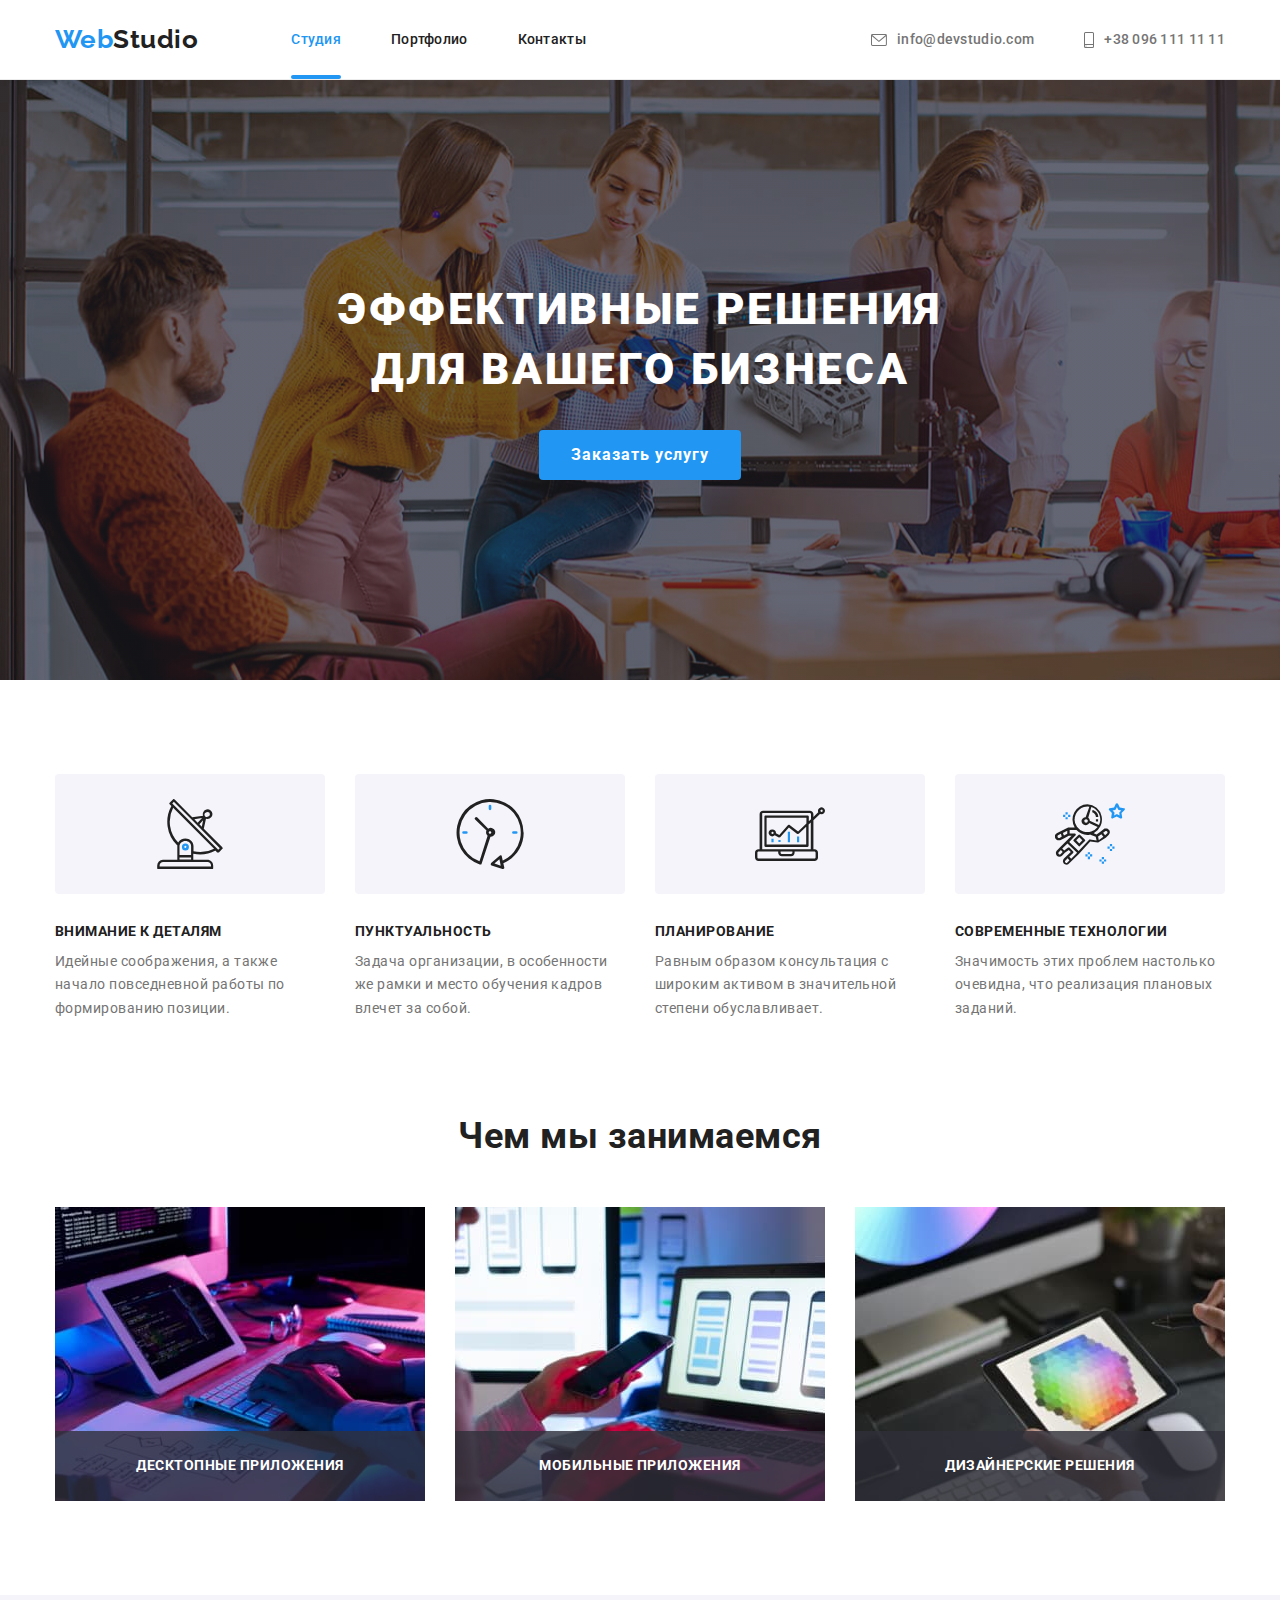
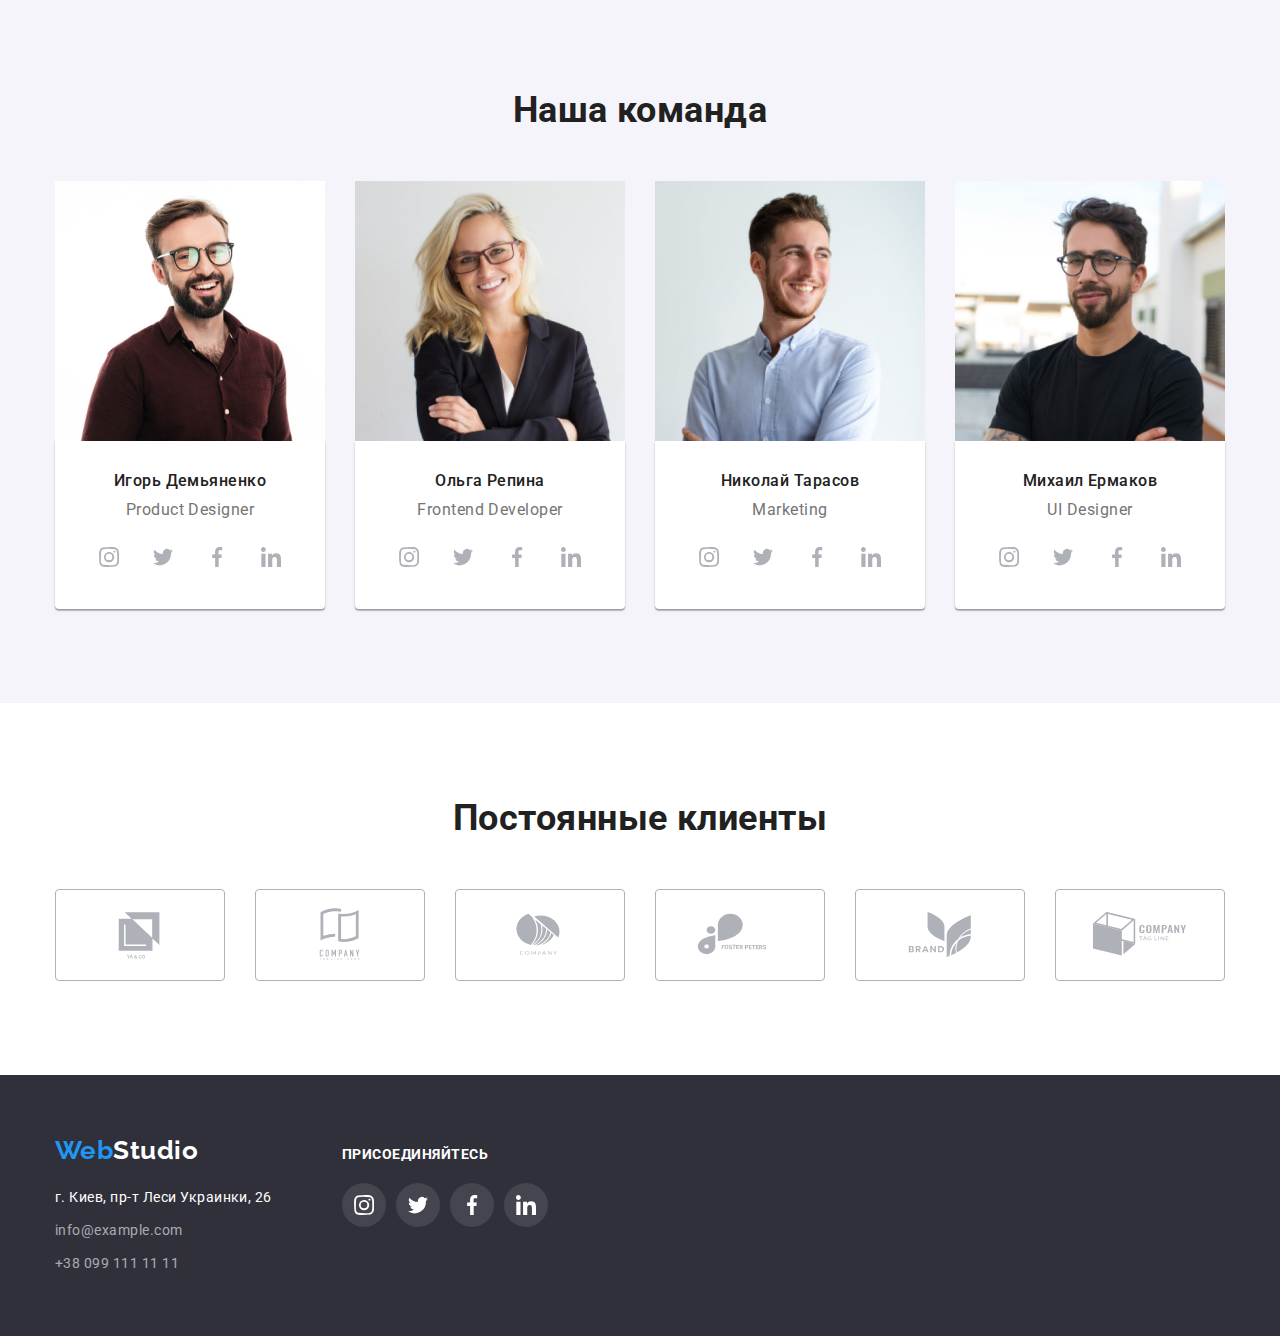
==== index.html @ 457407be "Добавляет файлы с дз5" ====
<!DOCTYPE html>
<html lang="ru">

<head>
    <meta charset="UTF-8">
    <meta http-equiv="X-UA-Compatible" content="IE=edge">
    <meta name="viewport" content="width=device-width, initial-scale=1.0">
    <title>Студия</title>
    <link
        href="https://fonts.googleapis.com/css2?family=Raleway:wght@700&family=Roboto:wght@400;500;700;900&display=swap"
        rel="stylesheet">
    <link rel="stylesheet"
        href="https://cdnjs.cloudflare.com/ajax/libs/modern-normalize/1.0.0/modern-normalize.min.css">
    <link rel="stylesheet" href="./css/styles.css">
</head>

<body>
    <header class="header">
        <div class="container page-header">
            <nav class="site-nav">
                <a href="./index.html" class="header-logo link"><span class="web">Web</span>Studio</a>
                <ul class="list nav">
                    <li>
                        <a href="" class="link current">Студия</a>
                    </li>
                    <li class="plink">
                        <a href="./portfolio.html" class="link">Портфолио</a>
                    </li>
                    <li>
                        <a href="" class="link">Контакты</a>
                    </li>
                </ul>
            </nav>
            <ul class="list auth-nav">
                <li>
                    <a href="mailto:info@devstudio.com" class="link svg-p">
                        <svg class="envelope" width="16" height="12">
                            <use href="./images/icons.svg#icon-envelope"></use>
                        </svg>
                        <p>info@devstudio.com</p>
                    </a>
                </li>
                <li>
                    <a href="tel:+380961111111" class="link tlink svg-p">
                        <svg class="smartphone" width="10" height="16">
                            <use href="./images/icons.svg#icon-smartphone"></use>
                        </svg>
                        <p class="tel">+38 096 111 11 11</p>
                    </a>
                </li>
            </ul>
        </div>
    </header>

    <main>
        <section class="hero">
            <div class="container">
                <h1 class="hero-title">Эффективные решения для вашего бизнеса</h1>
                <button type="button" class="hero-button" data-modal-open>Заказать услугу</button>
            </div>
        </section>
        <section class="quality">
            <div class="container">
                <h2 class="hidden">Качества нашей команды</h2>
                <ul class="list quality-items">
                    <li class="item">
                        <div class="box">
                            <svg class="icon-box" width="70" height="70">
                                <use href="./images/icons.svg#icon-antenna"></use>
                            </svg>
                        </div>
                        <h3 class="quality-title">Внимание к деталям</h3>
                        <p class="quality-text">Идейные соображения, а также начало повседневной работы по формированию
                            позиции.
                        </p>
                    </li>
                    <li class="item">
                        <div class="box">
                            <svg class="icon-box" width="70" height="70">
                                <use href="./images/icons.svg#icon-clock"></use>
                            </svg>
                        </div>
                        <h3 class="quality-title">Пунктуальность</h3>
                        <p class="quality-text">Задача организации, в особенности же рамки и место обучения кадров
                            влечет за
                            собой.</p>
                    </li>
                    <li class="item">
                        <div class="box">
                            <svg class="icon-box" width="70" height="70">
                                <use href="./images/icons.svg#icon-diagram"></use>
                            </svg>
                        </div>
                        <h3 class="quality-title">Планирование</h3>
                        <p class="quality-text">Равным образом консультация с широким активом в значительной степени
                            обуславливает.</p>
                    </li>
                    <li class="item">
                        <div class="box">
                            <svg class="icon-box" width="70" height="70">
                                <use href="./images/icons.svg#icon-astronaut"></use>
                            </svg>
                        </div>
                        <h3 class="quality-title">Современные технологии</h3>
                        <p class="quality-text">Значимость этих проблем настолько очевидна, что реализация плановых
                            заданий.
                        </p>
                    </li>
                </ul>
            </div>
        </section>
        <section class="work">
            <div class="container">
                <h2 class="title">Чем мы занимаемся</h2>
                <ul class="list work-items">
                    <li class="item">
                        <img src="./images/box1.jpg" alt="Рабочее место разработчика проекта" width="370" height="294">
                        <div class="item-text-bg">
                            <p class="item-text">Десктопные приложения</p>
                        </div>
                    </li>
                    <li class="item">
                        <img src="./images/box2.jpg" alt="Рабочее место проектного менеджера" width="370" height="294">
                        <div class="item-text-bg">
                            <p class="item-text">Мобильные приложения</p>
                        </div>
                    </li>
                    <li class="item">
                        <img src="./images/box3.jpg" alt="Рабочее место дизайнера" width="370" height="294">
                        <div class="item-text-bg">
                            <p class="item-text">Дизайнерские решения</p>
                        </div>
                    </li>
                </ul>
            </div>
        </section>
        <section class="team">
            <div class="container">
                <h2 class="title">Наша команда</h2>
                <ul class="list team-items">
                    <li class="item">
                        <img src="./images/img1.jpg" alt="Игорь Демьяненко" width="270" height="260">
                        <div class="sign">
                            <h3 class="team-title">Игорь Демьяненко</h3>
                            <p lang="en" class="team-text">Product Designer</p>
                            <ul class="list social-networks">
                                <li class="social">
                                    <a href="" class="social-link">
                                        <svg class="network" width="20" height="20">
                                            <use href="./images/icons.svg#icon-instagram-g"></use>
                                        </svg>
                                    </a>
                                </li>
                                <li class="social">
                                    <a href="" class="social-link">
                                        <svg class="network" width="20" height="20">
                                            <use href="./images/icons.svg#icon-twitter-g"></use>
                                        </svg>
                                    </a>
                                </li>
                                <li class="social">
                                    <a href="" class="social-link">
                                        <svg class="network" width="20" height="20">
                                            <use href="./images/icons.svg#icon-facebook-g"></use>
                                        </svg>
                                    </a>
                                </li>
                                <li class="social">
                                    <a href="" class="social-link">
                                        <svg class="network" width="20" height="20">
                                            <use href="./images/icons.svg#icon-linkedin-g"></use>
                                        </svg>
                                    </a>
                                </li>
                            </ul>
                        </div>
                    </li>
                    <li class="item">
                        <img src="./images/img2.jpg" alt="Ольга Репина" width="270" height="260">
                        <div class="sign">
                            <h3 class="team-title">Ольга Репина</h3>
                            <p lang="en" class="team-text">Frontend Developer</p>
                            <ul class="list social-networks">
                                <li class="social">
                                    <a href="" class="social-link">
                                        <svg class="network" width="20" height="20">
                                            <use href="./images/icons.svg#icon-instagram-g"></use>
                                        </svg>
                                    </a>
                                </li>
                                <li class="social">
                                    <a href="" class="social-link">
                                        <svg class="network" width="20" height="20">
                                            <use href="./images/icons.svg#icon-twitter-g"></use>
                                        </svg>
                                    </a>
                                </li>
                                <li class="social">
                                    <a href="" class="social-link">
                                        <svg class="network" width="20" height="20">
                                            <use href="./images/icons.svg#icon-facebook-g"></use>
                                        </svg>
                                    </a>
                                </li>
                                <li class="social">
                                    <a href="" class="social-link">
                                        <svg class="network" width="20" height="20">
                                            <use href="./images/icons.svg#icon-linkedin-g"></use>
                                        </svg>
                                    </a>
                                </li>
                            </ul>
                        </div>
                    </li>
                    <li class="item">
                        <img src="./images/img3.jpg" alt="Николай Тарасов" width="270" height="260">
                        <div class="sign">
                            <h3 class="team-title">Николай Тарасов</h3>
                            <p lang="en" class="team-text">Marketing</p>
                            <ul class="list social-networks">
                                <li class="social">
                                    <a href="" class="social-link">
                                        <svg class="network" width="20" height="20">
                                            <use href="./images/icons.svg#icon-instagram-g"></use>
                                        </svg>
                                    </a>
                                </li>
                                <li class="social">
                                    <a href="" class="social-link">
                                        <svg class="network" width="20" height="20">
                                            <use href="./images/icons.svg#icon-twitter-g"></use>
                                        </svg>
                                    </a>
                                </li>
                                <li class="social">
                                    <a href="" class="social-link">
                                        <svg class="network" width="20" height="20">
                                            <use href="./images/icons.svg#icon-facebook-g"></use>
                                        </svg>
                                    </a>
                                </li>
                                <li class="social">
                                    <a href="" class="social-link">
                                        <svg class="network" width="20" height="20">
                                            <use href="./images/icons.svg#icon-linkedin-g"></use>
                                        </svg>
                                    </a>
                                </li>
                            </ul>
                        </div>
                    </li>
                    <li class="item">
                        <img src="./images/img4.jpg" alt="Михаил Ермаков" width="270" height="260">
                        <div class="sign">
                            <h3 class="team-title">Михаил Ермаков</h3>
                            <p lang="en" class="team-text">UI Designer</p>
                            <ul class="list social-networks">
                                <li class="social">
                                    <a href="" class="social-link">
                                        <svg class="network" width="20" height="20">
                                            <use href="./images/icons.svg#icon-instagram-g"></use>
                                        </svg>
                                    </a>
                                </li>
                                <li class="social">
                                    <a href="" class="social-link">
                                        <svg class="network" width="20" height="20">
                                            <use href="./images/icons.svg#icon-twitter-g"></use>
                                        </svg>
                                    </a>
                                </li>
                                <li class="social">
                                    <a href="" class="social-link">
                                        <svg class="network" width="20" height="20">
                                            <use href="./images/icons.svg#icon-facebook-g"></use>
                                        </svg>
                                    </a>
                                </li>
                                <li class="social">
                                    <a href="" class="social-link">
                                        <svg class="network" width="20" height="20">
                                            <use href="./images/icons.svg#icon-linkedin-g"></use>
                                        </svg>
                                    </a>
                                </li>
                            </ul>
                        </div>
                    </li>
                </ul>
            </div>
        </section>
        <section class="clients">
            <div class="container">
                <h2 class="title">Постоянные клиенты</h2>
                <ul class="list company">
                    <li class="company-logo">
                        <a href="" class="company-link">
                            <svg class="company-item" width="106" height="60">
                                <use href="./images/icons.svg#icon-yaco"></use>
                            </svg>
                        </a>
                    </li>

                    <li class="company-logo">
                        <a href="" class="company-link">
                            <svg class="company-item" width="106" height="60">
                                <use href="./images/icons.svg#icon-tagline-here"></use>
                            </svg>
                        </a>
                    </li>

                    <li class="company-logo">
                        <a href="" class="company-link">
                            <svg class="company-item" width="106" height="60">
                                <use href="./images/icons.svg#icon-company"></use>
                            </svg>
                        </a>
                    </li>

                    <li class="company-logo">
                        <a href="" class="company-link">
                            <svg class="company-item" width="106" height="60">
                                <use href="./images/icons.svg#icon-foster-peters"></use>
                            </svg>
                        </a>
                    </li>

                    <li class="company-logo">
                        <a href="" class="company-link">
                            <svg class="company-item" width="106" height="60">
                                <use href="./images/icons.svg#icon-brand"></use>
                            </svg>
                        </a>
                    </li>

                    <li class="company-logo">
                        <a href="" class="company-link">
                            <svg class="company-item" width="106" height="60">
                                <use href="./images/icons.svg#icon-tag-line"></use>
                            </svg>
                        </a>
                    </li>
                </ul>
            </div>
        </section>
    </main>

    <footer class="footer">
        <div class="container page-footer">
            <div class="footer-item">
                <a href="./index.html" class="footer-logo link"><span class="web">Web</span>Studio</a>
                <address class="address">
                    г. Киев, пр-т Леси Украинки, 26 <br />
                    <a href="mailto:info@example.com" class="footer-link link">info@example.com</a><br />
                    <a href="tel:+380991111111" class="footer-link link">+38 099 111 11 11</a>
                </address>
            </div>
        
            <div class="footer-item second">
                <h3 class="footer-title">Присоединяйтесь</h3>
                <ul class="list footer-networks">
                    <li class="footer-social">
                        <a href="" class="footer-social-link">
                            <svg class="footer-network" width="20" height="20">
                                <use href="./images/icons.svg#icon-instagram-g"></use>
                            </svg>
                        </a>
                    </li>
                    <li class="footer-social">
                        <a href="" class="footer-social-link">
                            <svg class="footer-network" width="20" height="20">
                                <use href="./images/icons.svg#icon-twitter-g"></use>
                            </svg>
                        </a>
                    </li>
                    <li class="footer-social">
                        <a href="" class="footer-social-link">
                            <svg class="footer-network" width="20" height="20">
                                <use href="./images/icons.svg#icon-facebook-g"></use>
                            </svg>
                        </a>
                    </li>
                    <li class="footer-social">
                        <a href="" class="footer-social-link">
                            <svg class="footer-network" width="20" height="20">
                                <use href="./images/icons.svg#icon-linkedin-g"></use>
                            </svg>
                        </a>
                    </li>
                </ul>
            </div>
        </div>
    </footer>

    <div class="backdrop is-hidden" data-modal>
        <div class="modal">
            <button type="button" class="close-modal" data-modal-close>
                <svg width="11" height="11">
                    <use href="./images/icons.svg#icon-close-modal"></use>
                </svg>
            </button>
        </div>
    </div>
    <script src="./js/modal.js"></script>
</body>

</html>
---- css/styles.css ----
:root {
  --primary-text-color: #212121;
  --secondary-text-color: #757575;
  --accent-text-color: #2196f3;
  --white-text-color: #ffffff;
  --logo-text-color: #000000;
  --white06-text-color: rgba(255, 255, 255, 0.6);
  --bgc-hero-footer: #2f303a;
  --card-gap: 30px;
}

body {
  background-color: var(--white-text-color);
  color: var(--secondary-text-color);

  font-family: Roboto, sans-serif;
  letter-spacing: 0.03em;
}

.list {
  list-style: none;
  margin: 0;
  padding: 0;
}

.link {
  text-decoration: none;
}

.hidden {
  display: none;
}

.container {
  margin-left: auto;
  margin-right: auto;
  padding-left: 15px;
  padding-right: 15px;
  width: 1200px;
}

/* ---------------Header--------------- */
/* ---------------Logo--------------- */
.header{
  padding-top: 24px;
  padding-bottom: 24px;
  height: 80px;
  display: flex;
  align-items: center;

  border-bottom: 1px solid #ECECEC;
}

.header-logo {
  margin-right: 93px;

  color: var(--logo-text-color);

  font-family: Raleway, sans-serif;
  font-style: normal;
  font-weight: 700;
  font-size: 26px;
  line-height: 1.2;
}

.web {
  color: var(--accent-text-color);
}

/* ---------------Site-nav--------------- */
.site-nav .link {
  color: var(--primary-text-color);

  transition: color 250ms cubic-bezier(0.4, 0, 0.2, 1);
}

.site-nav .link.current {
  position: relative;
  padding-bottom: 32px;

  color: var(--accent-text-color);
}

.site-nav .link.current::after {
  position: absolute;
  content: "";
  width: 100%;
  height: 4px;
  bottom: 0px;

  display: block;
  
  background-color: var(--accent-text-color);
  border-radius: 2px;
}

.site-nav .link:hover,
.site-nav .link:focus,
.auth-nav .link:hover,
.auth-nav .link:focus {
  color: var(--accent-text-color);
}

.nav {
  display: flex;
}

.plink {
  margin-right: 50px;
  margin-left: 50px;
}

.site-nav {
  display: flex;
  align-items: center;
}

.page-header {
  display: flex;
  justify-content: space-between;
  align-items: center;
}

/* ---------------Auth-nav--------------- */
.auth-nav {
  display: flex;
  justify-content: center;
  align-items: center;
}

.tlink {
  margin-left: 50px;
}

.auth-nav .link {
  color: inherit;

  transition: color 250ms cubic-bezier(0.4, 0, 0.2, 1);
}

.nav,
.auth-nav {
  font-style: normal;
  font-weight: 500;
  font-size: 14px;
  line-height: 1.14;
  letter-spacing: 0.02em;
}

.svg-p {
  display: flex;
  justify-content: center;
  align-items: center;
}

.mail,
.tel {
  margin: 0;
}

.envelope {
  margin-right: 10px;

  fill: var(--secondary-text-color);

  transition: fill 250ms cubic-bezier(0.4, 0, 0.2, 1);
}

.svg-p:hover .envelope,
.svg-p:focus .envelope{
  fill: var(--accent-text-color);
}

.smartphone {
  margin-right: 10px;

  fill: var(--secondary-text-color);

  transition: fill 250ms cubic-bezier(0.4, 0, 0.2, 1);
}

.svg-p:hover .smartphone,
.svg-p:focus .smartphone {
  fill: var(--accent-text-color);
}


/* ---------------Hero--------------- */
.hero {
  margin: 0 auto;
  padding-top: 200px;
  padding-bottom: 200px;
  max-width: 1600px;

  background-image: linear-gradient(to right, 
                    rgba(47, 48, 58, 0.4), 
                    rgba(47, 48, 58, 0.4)),
                    url('../images/hero.svg')
  
}

.hero-title {
  margin: 0 auto 30px auto;
  width: 696px;

  color: var(--white-text-color);

  text-align: center;
  font-style: normal;
  font-weight: 900;
  font-size: 44px;
  line-height: 1.36;
  text-align: center;
  letter-spacing: 0.06em;
  text-transform: uppercase;
}

.hero-button {
  margin: 0 auto;
  padding: 10px 32px;
  border-radius: 4px;
  border: 0;

  color: var(--white-text-color);
  background-color: var(--accent-text-color);

  cursor: pointer;

  font-family: Roboto, sans-serif;
  font-style: normal;
  font-weight: 700;
  font-size: 16px;
  line-height: 1.87;
  display: flex;
  align-items: center;
  text-align: center;
  letter-spacing: 0.06em;
}

/* ---------------Quality--------------- */

.quality-title {
  margin-top: 0;
  margin-bottom: 10px;

  color: var(--primary-text-color);

  font-style: normal;
  font-weight: 700;
  font-size: 14px;
  line-height: 1.14;
  text-transform: uppercase;
}

.quality-text {
  margin-top: 0;
  margin-bottom: 0;

  font-size: 14px;
  line-height: 1.7;
}

.quality {
  padding-top: 94px;
  padding-bottom: 94px;
}

.quality-items {
  display: flex;
}

.quality-items > .item{
  width: 270px;
}

.quality-items .item + .item {
  margin-left: 30px;
}

.box{
  display: flex;
  justify-content: center;
  align-items: center;
  margin-bottom: 30px;
  width: 270px;
  height: 120px;

  background-color: #F5F4FA;
  border-radius: 4px;
}

/* ---------------Work--------------- */
.title {
  margin-top: 0;
  margin-bottom: 50px;

  color: var(--primary-text-color);

  font-style: normal;
  font-weight: 700;
  font-size: 36px;
  line-height: 1.17;
  text-align: center;
}

.work{
  padding-bottom: 94px;
}

.work-items {
  display: flex;
}

.work-items .item+.item {
  margin-left: 30px;
}

.item{
  position: relative;
}

.item-text{
  margin: 0;
  padding-top: 27px;
  padding-bottom: 27px;

  color: #FFFFFF;

  font-style: normal;
  font-weight: 700;
  font-size: 14px;
  line-height: 1.14;
  text-align: center;
  text-transform: uppercase;
}

.item-text-bg{
  position: absolute;
  left: 0;
  bottom: 0;
  width: 100%;
  height: 70px;

  background-color: rgba(47, 48, 58, 0.8);
}

/* ---------------Team--------------- */
.team {
  padding-top: 94px;
  padding-bottom: 94px;

  background-color: #F5F4FA;
}

.sign{
  padding-top: 30px;
  padding-bottom: 30px;

  background-color: #fff;
  border-radius: 0px 0px 4px 4px;
  box-shadow: 0px 1px 3px rgba(0, 0, 0, 0.12),
              0px 1px 1px rgba(0, 0, 0, 0.14),
              0px 2px 1px rgba(0, 0, 0, 0.2);
}

.team-title {
  margin-top: 0;
  margin-bottom: 10px;

  color: var(--primary-text-color);

  font-style: normal;
  font-weight: 500;
  font-size: 16px;
  line-height: 1.19;
  text-align: center;
}

.team-text {
  margin-top: 0;
  margin-bottom: 0px;

  font-size: 16px;
  line-height: 1.19;
  text-align: center;
}

.team-items {
  display: flex;
}

.team-items .item + .item {
  margin-left: 30px;
}


.social-networks{
  display: flex;
  justify-content: center;
  align-items: center;
  margin-left: auto;
  margin-right: auto;
  margin-top: 16px;
}

.social-link{
  display: flex;
  justify-content: center;
  align-items: center;
  width: 44px;
  height: 44px;

  background-color: var(--white-text-color);
  border-radius: 50%;

  transition: background-color 250ms cubic-bezier(0.4, 0, 0.2, 1);
}

.network{
  margin: 12px;

  fill: #AFB1B8;

  transition: fill 250ms cubic-bezier(0.4, 0, 0.2, 1);
}

.social-link:hover,
.social-link:focus{
background-color: var(--accent-text-color);
}

.social-link:hover .network,
.social-link:focus .network {
  fill: #fff;
}

.social-networks > .social:not(:first-child) {
  margin-left: 10px;
}

/* ---------------Clients--------------- */
.clients{
  padding-top: 94px;
  padding-bottom: 94px;
}
.company{
  display: flex;
  margin-right: calc(-1 * var(--card-gap)); 
}

.company .company-link{
  display: flex;
  justify-content: center;
  align-items: center;
  width: 170px;
  height: 92px;
  flex-basis: calc(100% / 6 - var(--card-gap));
  margin-right: var(--card-gap);

  border: 1px solid #AFB1B8;
  border-radius: 4px;

  transition: border 250ms cubic-bezier(0.4, 0, 0.2, 1);
}

.company-item{
  fill: #afb1b8;

  transition: fill 250ms cubic-bezier(0.4, 0, 0.2, 1);
}

.company-link:hover,
.company-link:focus {
  border: 1px solid #2196F3;
}

.company-link:hover .company-item,
.company-link:focus .company-item {
  fill: var(--accent-text-color);
}

/* ---------------Footer--------------- */
.footer {
  padding-top: 60px;
  padding-bottom: 60px;

  background-color: var(--bgc-hero-footer);
}

.footer-logo:hover,
.footer-logo:focus {
  color: var(--accent-text-color);
}

.address {

  color: var(--white-text-color);

  font-style: normal;
  font-weight: 400;
  font-size: 14px;
  line-height: 1.7;
}

.footer-logo {
  display: inline-block;
  margin-bottom: 20px;

  color: var(--white-text-color);

  font-family: Raleway, sans-serif;
  font-style: normal;
  font-weight: 700;
  font-size: 26px;
  line-height: 1.2;

  transition: color 250ms cubic-bezier(0.4, 0, 0.2, 1);
}

.footer-link {
  display: inline-block;
  margin-top: 9px;
  margin-bottom: 0;

  transition: color 250ms cubic-bezier(0.4, 0, 0.2, 1);
}

.address .footer-link {
  color: var(--white06-text-color);
}

.footer-link:hover,
.footer-link:focus {
  color: var(--accent-text-color);
}
.page-footer{
  display: flex;

}

.second{
  padding-top: 12px;
  padding-bottom: 40px;
}

.footer-title{
  margin: 0;
  margin-bottom: 20px;

  color: #FFFFFF;

  font-style: normal;
  font-weight: 700;
  font-size: 14px;
  line-height: 1.14;
  text-transform: uppercase;
}

.footer-item + .footer-item{
  margin-left: 70px;
}

.footer-networks{
  display: flex;
  justify-content: center;
  align-items: center;
  margin-left: auto;
  margin-right: auto;
}

.footer-social + .footer-social{
  margin-left: 10px;
}

.footer-social-link{
  display: flex;
  justify-content: center;
  align-items: center;
  width: 44px;
  height: 44px;

  background-color: rgba(255, 255, 255, 0.1);
  border-radius: 50%;

  transition: background-color 250ms cubic-bezier(0.4, 0, 0.2, 1);
}

.footer-social-link:hover,
.footer-social-link:focus{
  background-color: var(--accent-text-color);
}

.footer-network{
  fill: var(--white-text-color);
}


/* ---------------Projects--------------- */
.projects{
  padding-top: 94px;
  padding-bottom: 94px;
}

.projects-title {
  margin-top: 0;
  margin-bottom: 4px;
  padding-left: 24px;
  padding-right: 24px;

  color: var(--primary-text-color);

  font-style: normal;
  font-weight: 700;
  font-size: 18px;
  line-height: 2;
  letter-spacing: 0.06em;
}

.projects-items{
  display: flex;
  justify-content: center;
  margin-bottom: 50px;
}

.projects-button:hover,
.projects-button:focus {
  background-color: var(--accent-text-color);
  color: var(--white-text-color);
  box-shadow: 0px 3px 1px rgba(0, 0, 0, 0.1),
  0px 1px 2px rgba(0, 0, 0, 0.08),
  0px 2px 2px rgba(0, 0, 0, 0.12);
}

.projects-button {
  padding: 6px 22px;

  border-radius: 4px;
  border: 0;

  cursor: pointer;

  color: var(--primary-text-color);
  background-color: #F5F4FA;

  font-family: Roboto, sans-serif;
  font-style: normal;
  font-weight: 500;
  font-size: 16px;
  line-height: 1.6;
  text-align: center;

  transition: background-color 250ms cubic-bezier(0.4, 0, 0.2, 1),
              color 250ms cubic-bezier(0.4, 0, 0.2, 1),
              box-shadow 250ms cubic-bezier(0.4, 0, 0.2, 1);
}

.projects-items > .item:not(:first-child) {
  margin-left: 8px;
}

.projects-text {
  margin: 0;
  padding-left: 24px;
  padding-right: 24px;

  font-size: 16px;
  line-height: 1.87;
}

.projects-cards{
  display: flex;
  flex-wrap: wrap;
  margin: 0;
  padding: 0;

  margin-right: calc(-1 * var(--card-gap));
  margin-bottom: calc(-1 * var(--card-gap));
}

.projects-cards .card{
  flex-basis: calc(100% / 3 - var(--card-gap));
  margin-right: var(--card-gap);
  margin-bottom: var(--card-gap);
}

.card-border{
  padding-top: 20px;
  padding-bottom: 20px;
  
  border: 1px solid #EEEEEE;
  border-top: none;
}

.card{
  transition: box-shadow 250ms cubic-bezier(0.4, 0, 0.2, 1);
}

.card:hover,
.card:focus{
  box-shadow: 0px 1px 1px rgba(0, 0, 0, 0.12),
  0px 4px 4px rgba(0, 0, 0, 0.06),
  1px 4px 6px rgba(0, 0, 0, 0.16);
}

img {
  display: block;
  min-width: 100%;
}

/* ---------------Overlay--------------- */
.card:hover .overlay-text{
  transform: translateY(0);
}

.overlay{
  position: relative;
  overflow: hidden;
}

.overlay-text{
  position: absolute;
  padding: 63px 24px;
  margin: 0;
  width: 100%;
  height: 100%;
  top: 0;
  left: 0;
  transform: translateY(100%);
  transition: transform 250ms cubic-bezier(0.4, 0, 0.2, 1);

  background-color: rgba(33, 150, 243, 0.9);
  color: #FFFFFF;

  font-style: normal;
  font-weight: 400;
  font-size: 18px;
  line-height: 1.56;
}

/* ---------------Backdrop--------------- */
.backdrop {
  position: fixed;
  top: 0;
  left: 0;
  width: 100%;
  height: 1024px;

  background-color: rgba(0, 0, 0, 0.2);

  transition: opacity 250ms cubic-bezier(0.4, 0, 0.2, 1),
              visibility 250ms cubic-bezier(0.4, 0, 0.2, 1);
}

.backdrop.is-hidden{
  opacity: 0;
  visibility: hidden;
  pointer-events: none;
}

.backdrop.is-hidden .modal{
  transform: scale(2);
}

.modal {
  position: absolute;
  top: 221px;
  left: 495px;
  transform: scale(1);
  transition: transform 250ms cubic-bezier(0.4, 0, 0.2, 1);
  
  width: 528px;
  min-height: 581px;


  background-color: #fff;
  box-shadow: 0px 1px 3px rgba(0, 0, 0, 0.12),
    0px 1px 1px rgba(0, 0, 0, 0.14),
    0px 2px 1px rgba(0, 0, 0, 0.2);
  border-radius: 4px;
}

.close-modal{
  position: absolute;
  top: 8px;
  right: 8px;

  display: flex;
  justify-content: center;
  align-items: center;
  width: 30px;
  height: 30px;

  background-color: #fff;
  border: 1px solid rgba(0, 0, 0, 0.1);
  border-radius: 50%;

  cursor: pointer;
}
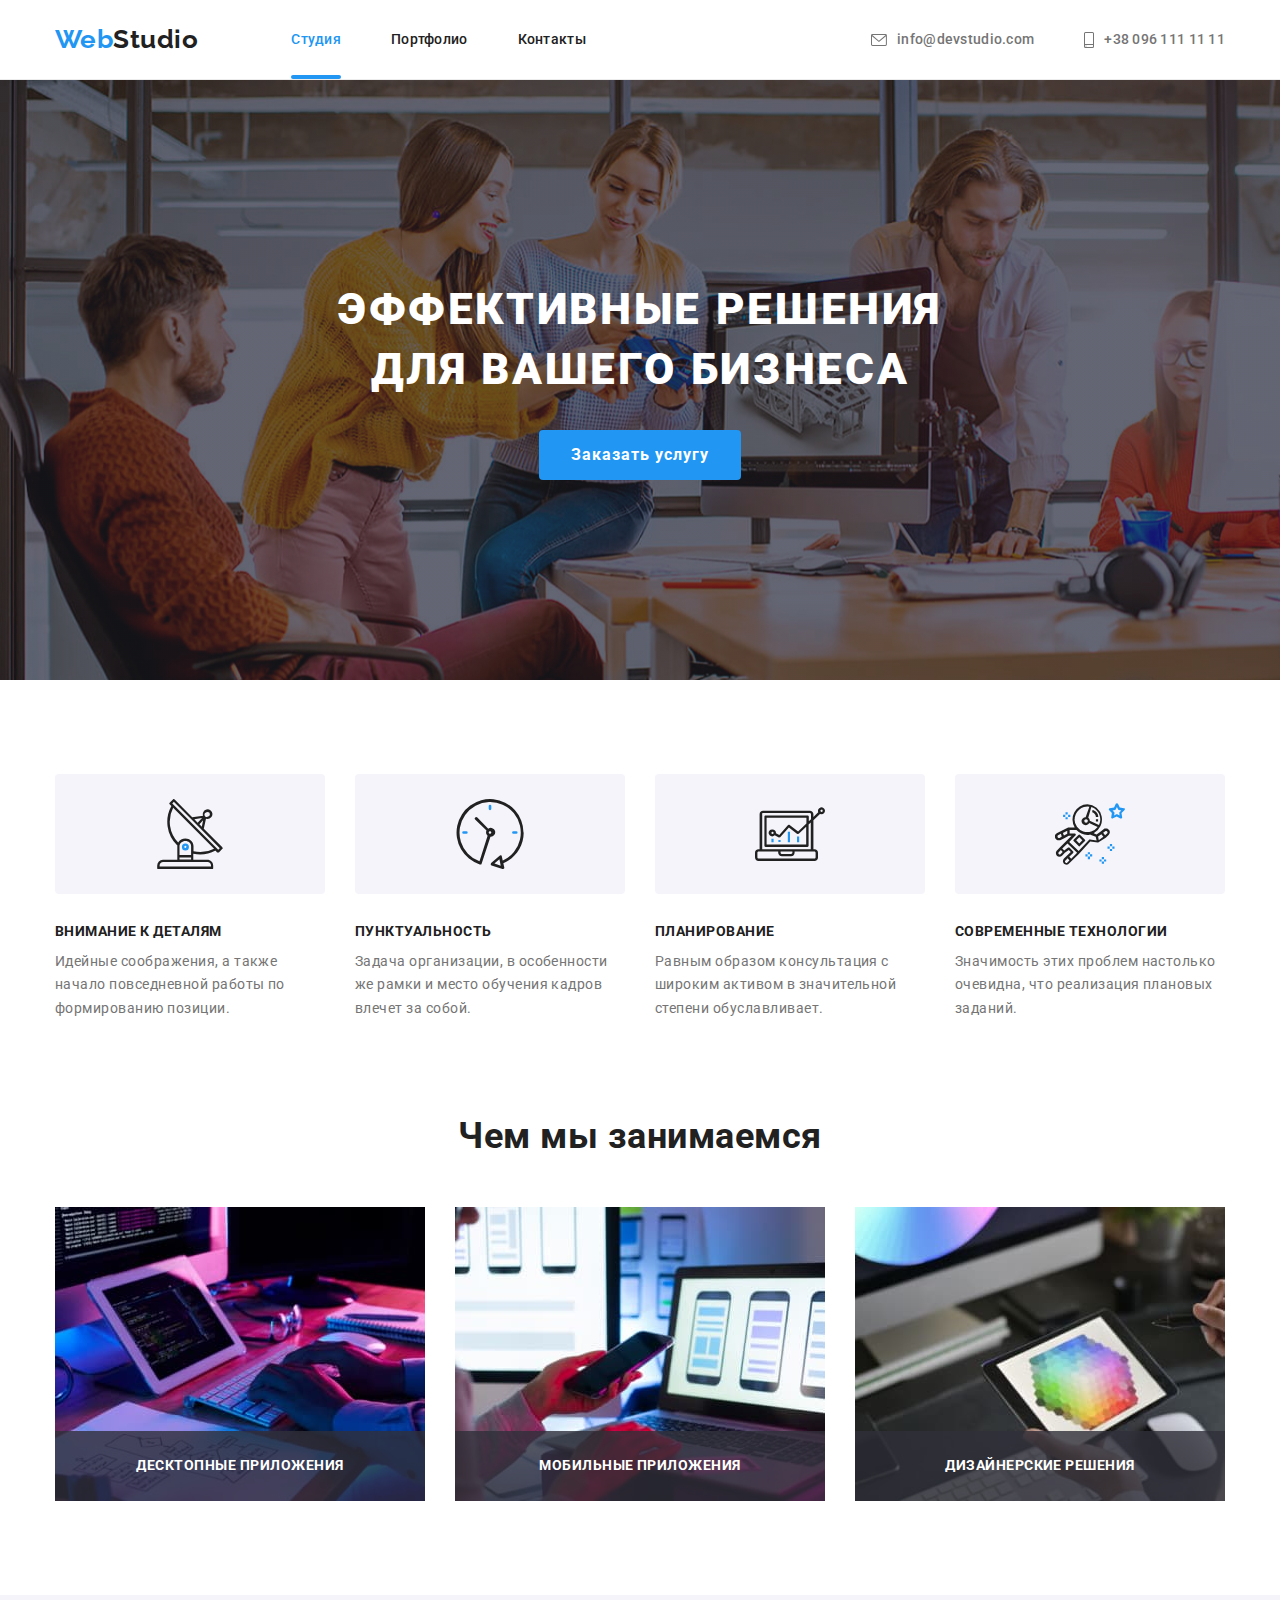
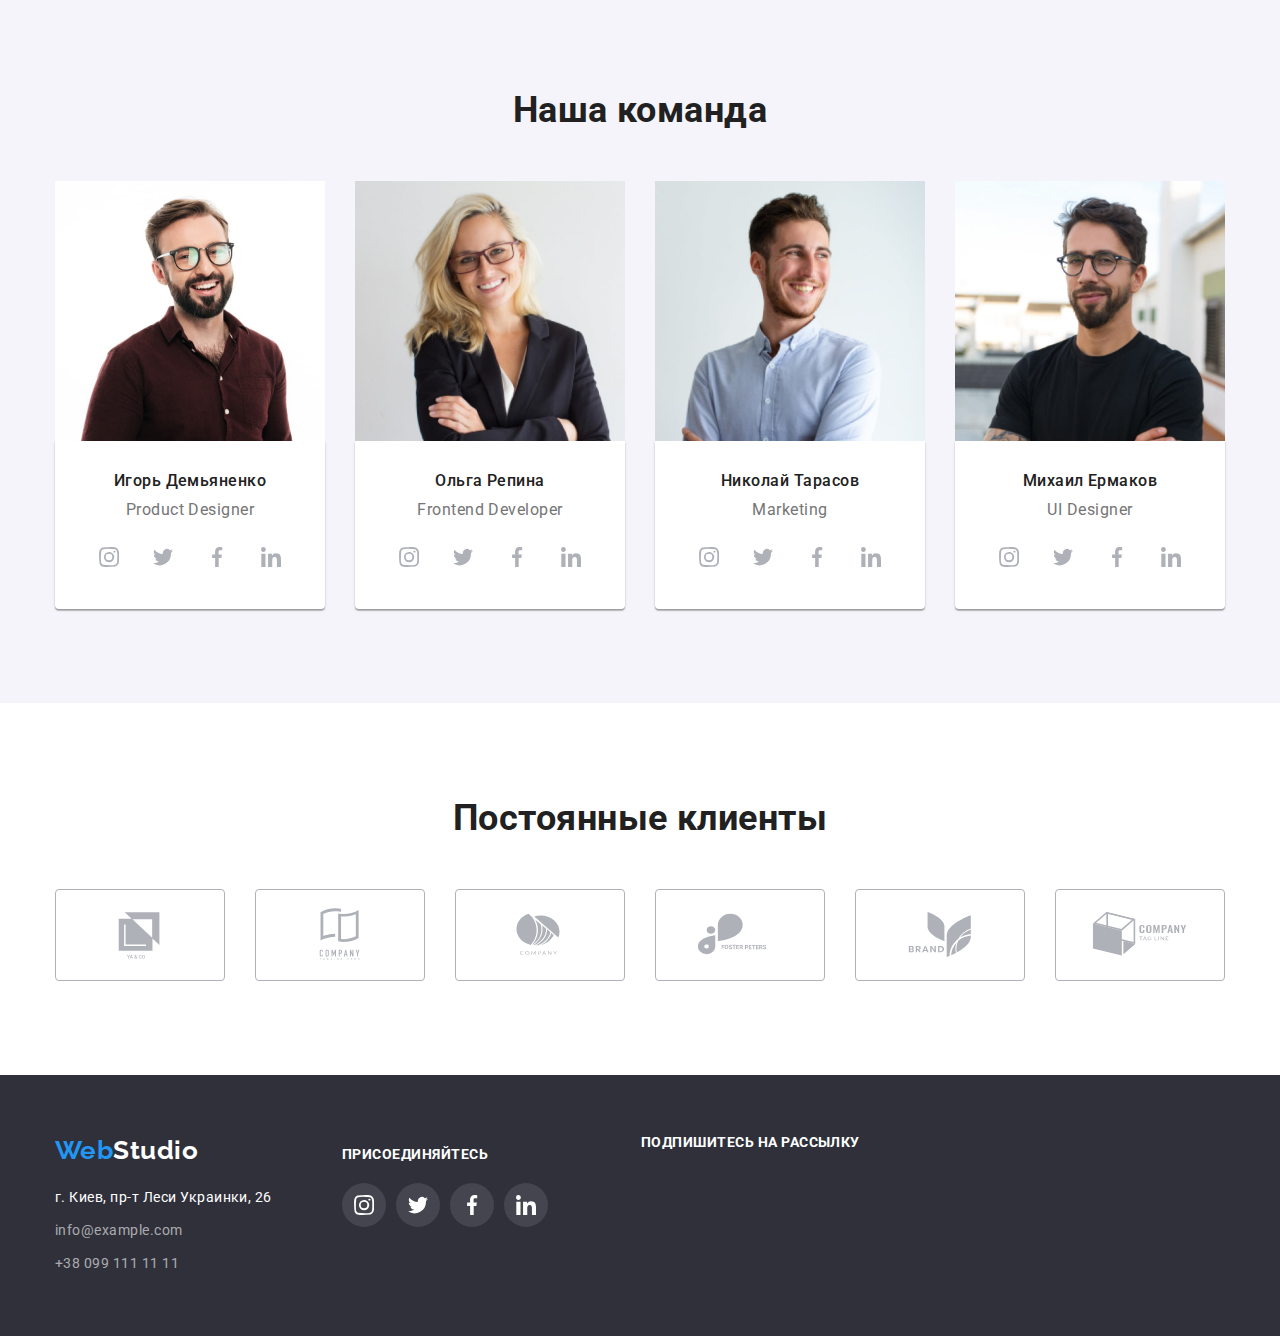
==== commit b0c94649: "Размечает форму в футере" ====
--- a/index.html
+++ b/index.html
@@ -357,7 +357,7 @@
             </div>
         
             <div class="footer-item second">
-                <h3 class="footer-title">Присоединяйтесь</h3>
+                <h3 class="footer-title">Присоединяйтесь</h3> 
                 <ul class="list footer-networks">
                     <li class="footer-social">
                         <a href="" class="footer-social-link">
@@ -388,6 +388,12 @@
                         </a>
                     </li>
                 </ul>
+            </div>
+
+            <div class="footer-item third">
+                <form action="">
+                    <h3 class="footer-title">Подпишитесь на рассылку</h3>
+                </form>
             </div>
         </div>
     </footer>
--- a/css/styles.css
+++ b/css/styles.css
@@ -487,13 +487,16 @@
   background-color: var(--bgc-hero-footer);
 }
 
+.page-footer {
+  display: flex;
+}
+
 .footer-logo:hover,
 .footer-logo:focus {
   color: var(--accent-text-color);
 }
 
 .address {
-
   color: var(--white-text-color);
 
   font-style: normal;
@@ -533,15 +536,6 @@
 .footer-link:focus {
   color: var(--accent-text-color);
 }
-.page-footer{
-  display: flex;
-
-}
-
-.second{
-  padding-top: 12px;
-  padding-bottom: 40px;
-}
 
 .footer-title{
   margin: 0;
@@ -556,8 +550,11 @@
   text-transform: uppercase;
 }
 
-.footer-item + .footer-item{
+.footer-item.second{
   margin-left: 70px;
+  margin-right: 93px;
+  padding-top: 12px;
+  padding-bottom: 40px;
 }
 
 .footer-networks{
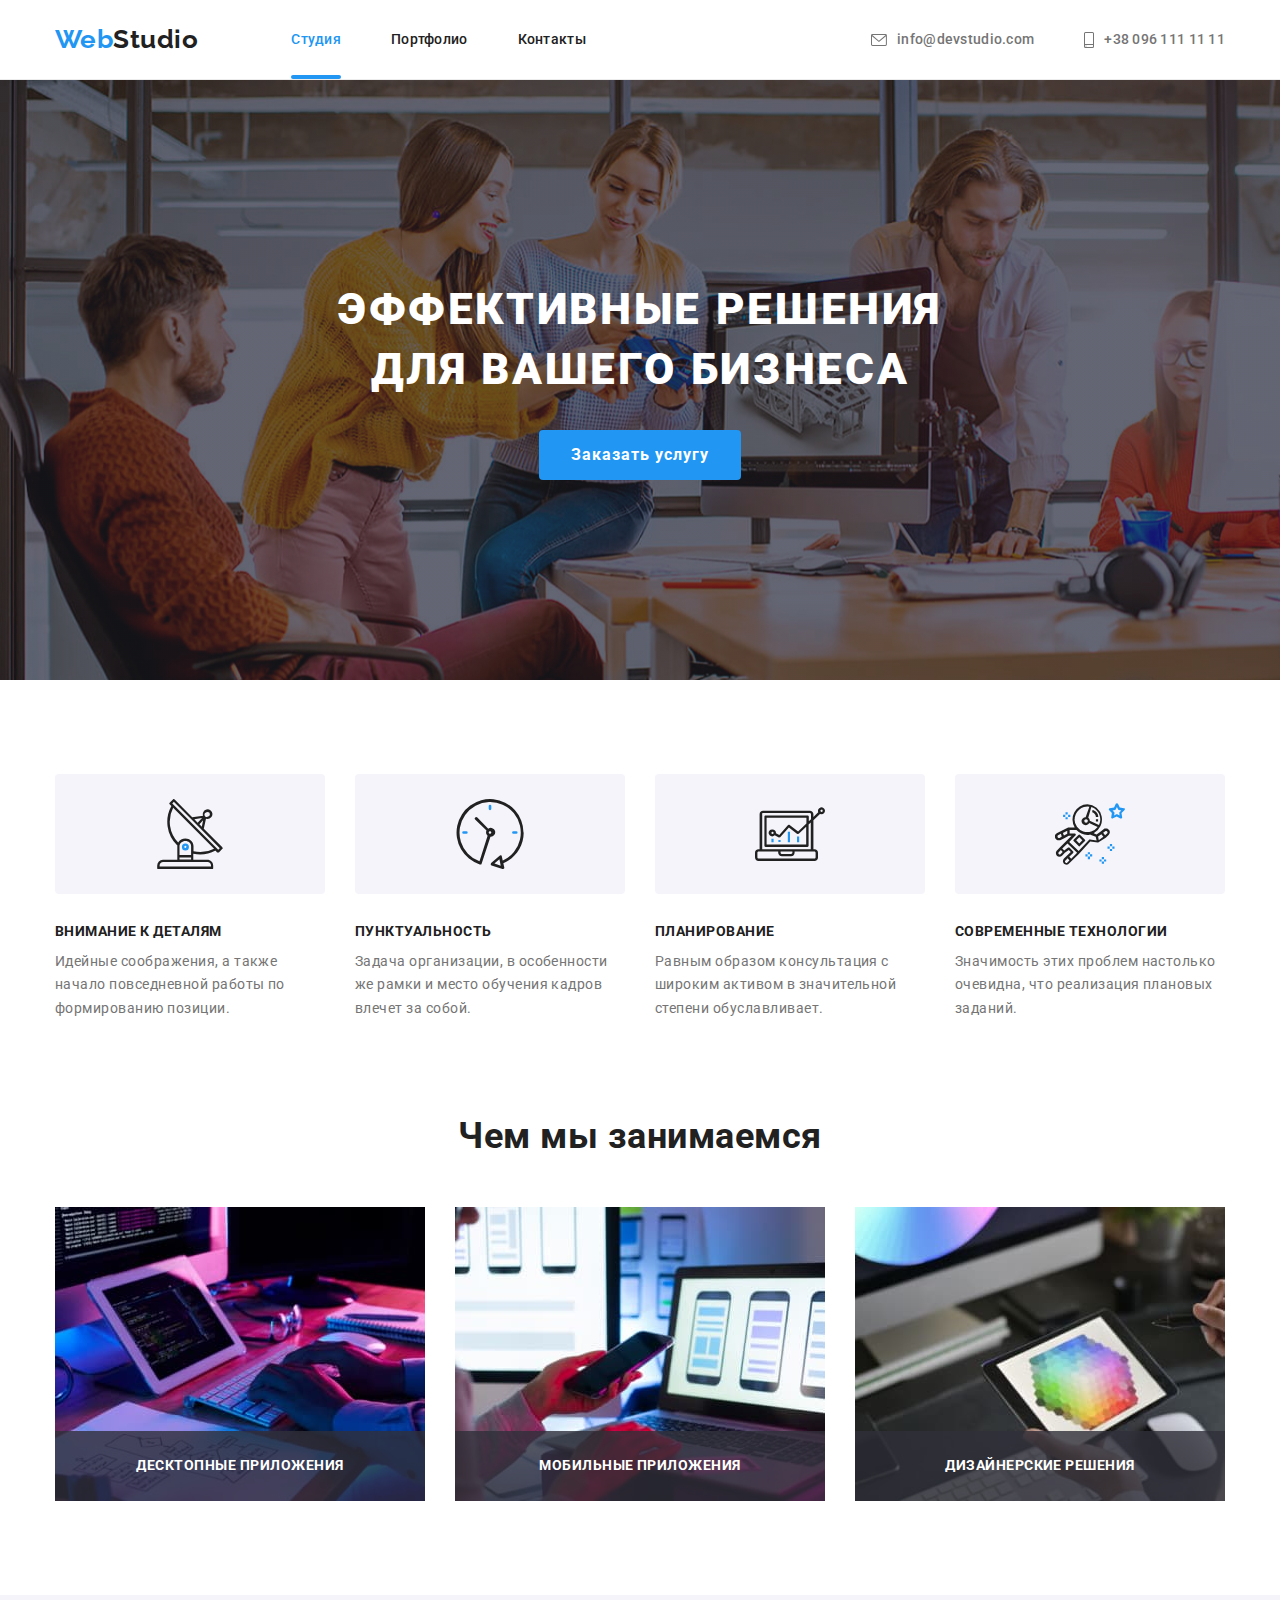
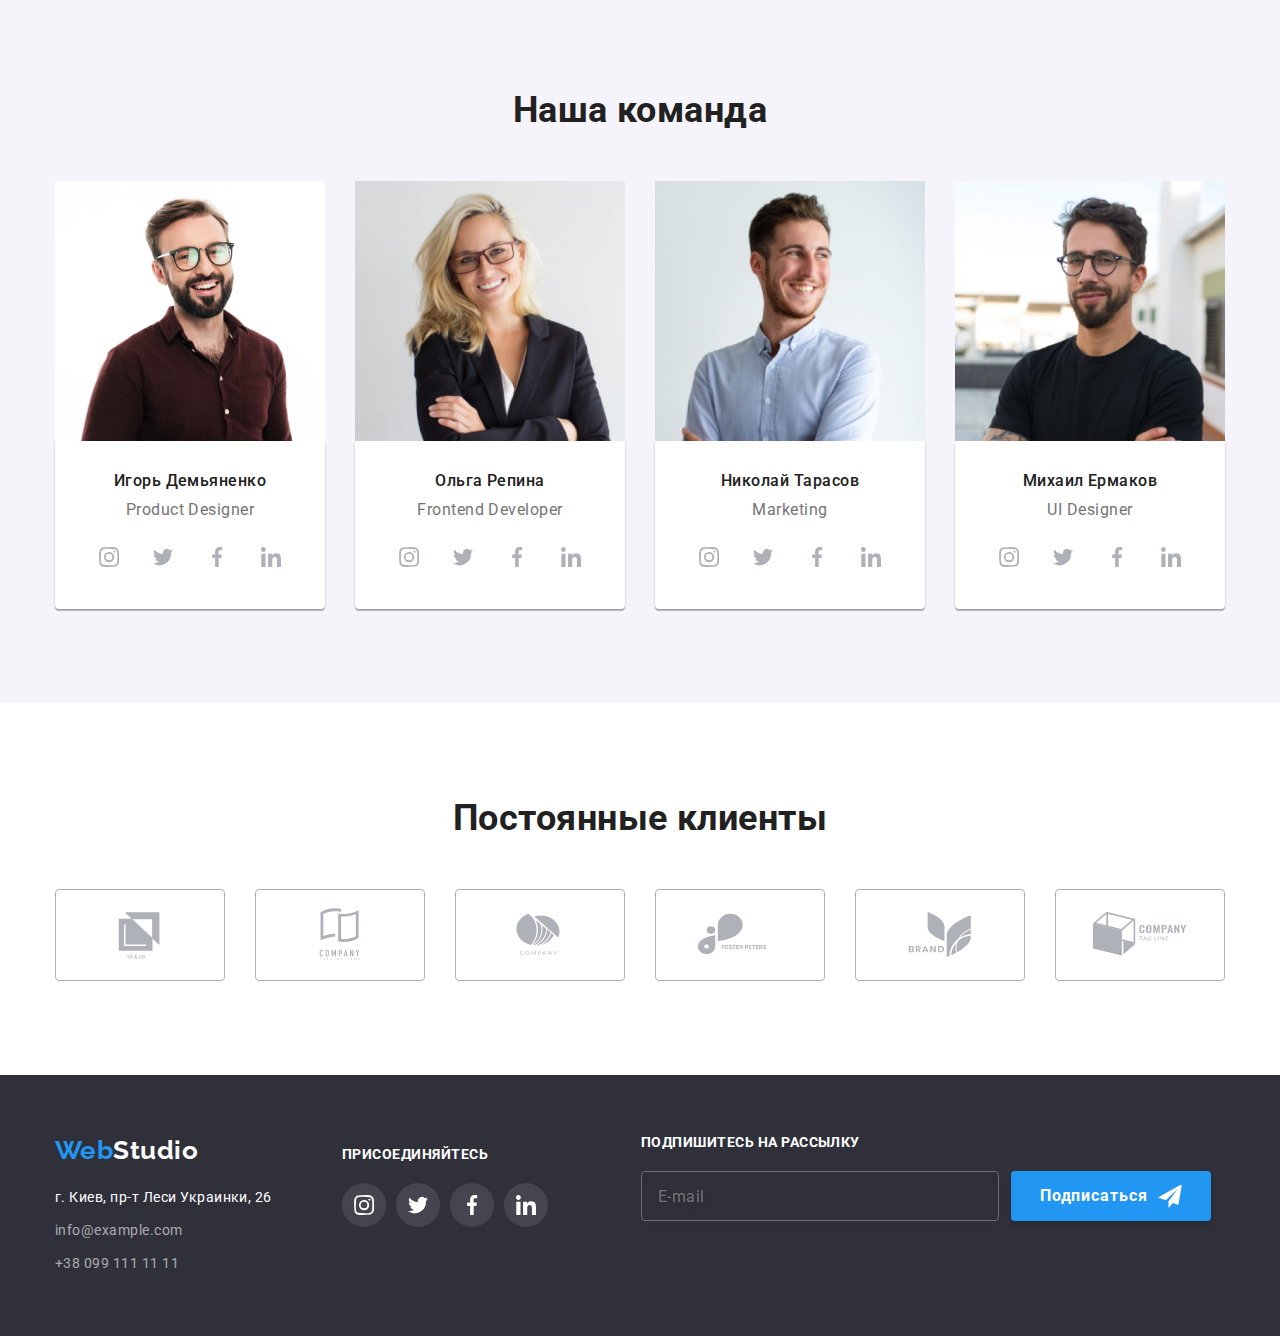
==== commit adc1275e: "Добавляет форму на футер" ====
--- a/index.html
+++ b/index.html
@@ -391,8 +391,18 @@
             </div>
 
             <div class="footer-item third">
-                <form action="">
+                <form>
                     <h3 class="footer-title">Подпишитесь на рассылку</h3>
+                    <div class="footer-form">
+                        <label for="mail"></label>
+                        <input type="email" name="mail" id="mail" placeholder="E-mail" class="footer-form-mail">
+                        <button type="submit" class="footer-form-btn">
+                            Подписаться
+                            <svg class="form-btn-icon" width="24" height="24">
+                                <use href="./images/icons.svg#icon-send"></use>
+                            </svg>
+                        </button>
+                    </div>
                 </form>
             </div>
         </div>
--- a/css/styles.css
+++ b/css/styles.css
@@ -589,6 +589,62 @@
 
 .footer-network{
   fill: var(--white-text-color);
+}
+
+/* ---------------Footer Form--------------- */
+.footer-form{
+  display: flex;
+  justify-content: center;
+  align-items: center;
+}
+
+.footer-form-mail{
+  margin-right: 12px;
+  padding-left: 16px;
+  width: 358px;
+  height: 50px;
+
+  border: 1px solid rgba(255, 255, 255, 0.3);
+  border-radius: 4px;
+  filter: drop-shadow(0px 4px 4px rgba(0, 0, 0, 0.15));
+
+  background-color: inherit;
+  color: rgba(255, 255, 255, 0.6);
+
+  font-style: normal;
+  font-weight: 400;
+  font-size: 16px;
+  line-height: 1.25;
+  letter-spacing: 0.03em;
+}
+
+.footer-form-btn{
+  margin: 0;
+  width: 200px;
+  height: 50px;
+  
+
+  display: flex;
+  justify-content: center;
+  align-items: center;
+
+  box-shadow: 0px 4px 4px rgba(0, 0, 0, 0.15);
+  border-radius: 4px;
+  border: none;
+
+  background-color: var(--accent-text-color);
+  color: var(--white-text-color);
+  
+  font-style: normal;
+  font-weight: 700;
+  font-size: 16px;
+  line-height: 1.87;
+  text-align: center;
+  letter-spacing: 0.06em;
+}
+
+.form-btn-icon{
+  margin-left: 10px;
 }
 
 
@@ -760,14 +816,13 @@
 
 .modal {
   position: absolute;
-  top: 221px;
-  left: 495px;
-  transform: scale(1);
+  top: 50%;
+  left: 50%;
+  transform: translate(-50%, -50%);
   transition: transform 250ms cubic-bezier(0.4, 0, 0.2, 1);
   
   width: 528px;
-  min-height: 581px;
-
+  min-height: 581px;  
 
   background-color: #fff;
   box-shadow: 0px 1px 3px rgba(0, 0, 0, 0.12),
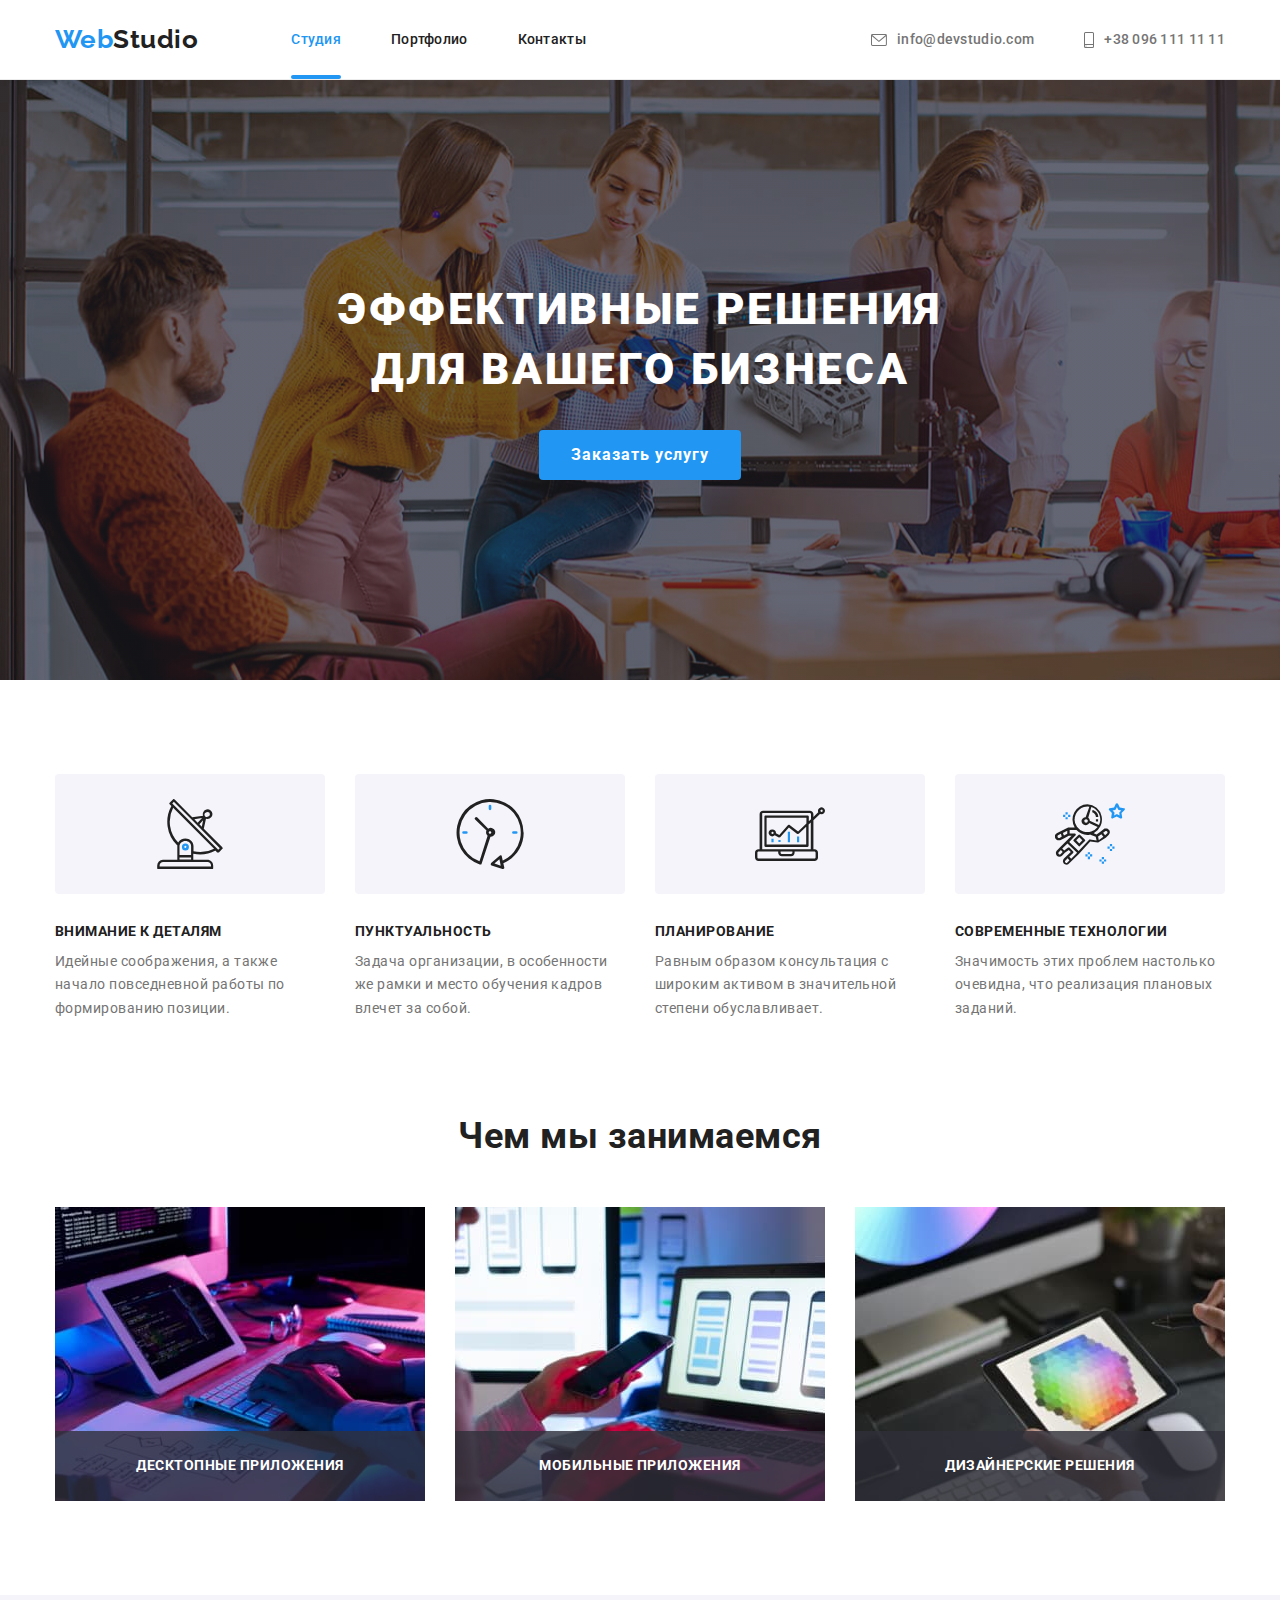
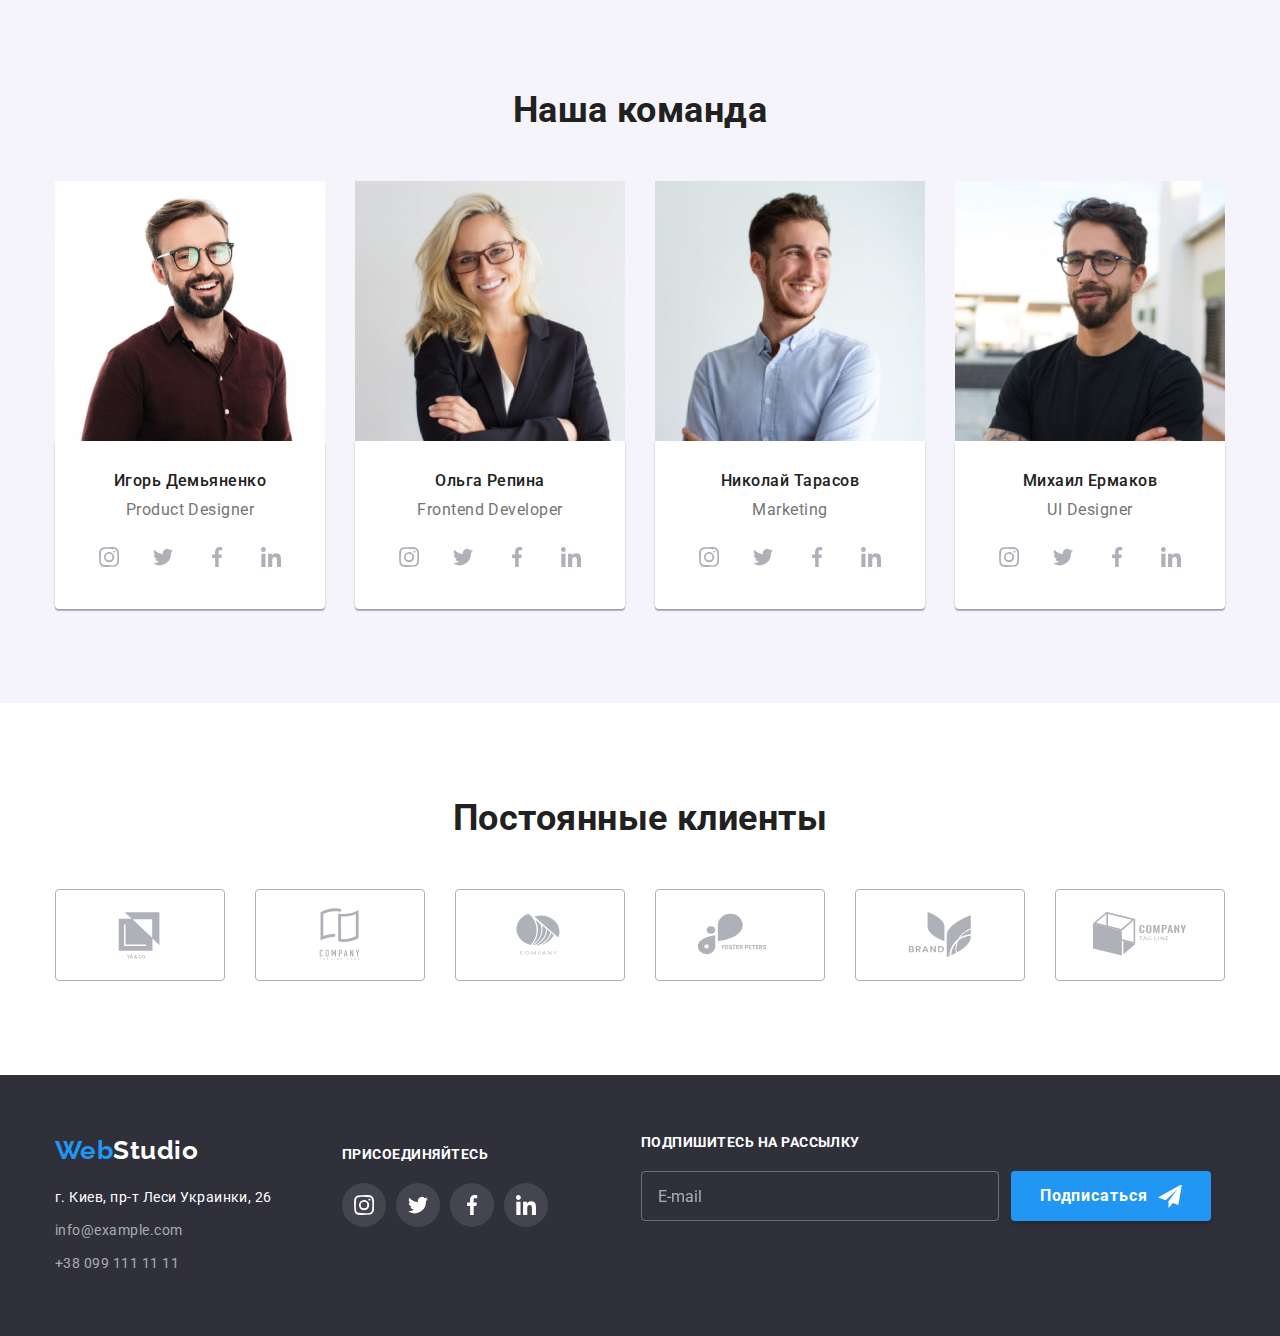
==== commit 96ad7fce: "Оформляет форму в модалке" ====
--- a/index.html
+++ b/index.html
@@ -394,8 +394,7 @@
                 <form>
                     <h3 class="footer-title">Подпишитесь на рассылку</h3>
                     <div class="footer-form">
-                        <label for="mail"></label>
-                        <input type="email" name="mail" id="mail" placeholder="E-mail" class="footer-form-mail">
+                        <input type="email" name="email" id="email" placeholder="E-mail" class="footer-form-input">
                         <button type="submit" class="footer-form-btn">
                             Подписаться
                             <svg class="form-btn-icon" width="24" height="24">
@@ -409,12 +408,65 @@
     </footer>
 
     <div class="backdrop is-hidden" data-modal>
-        <div class="modal">
+        <div class="modal">            
+            <form class="modal-form">
+                <h2 class="form-title">Оставьте свои данные, мы вам перезвоним</h2>
+                
+                <div class="form-field">
+                    <label for="name" class="label">Имя</label>
+                    <span class="input-wrapper">
+                        <input type="text" name="name" id="name" class="form-input"/>
+                        <svg class="input-icon" width="18" height="18">
+                            <use href="./images/icons.svg#icon-person-black"></use>
+                        </svg>
+                    </span>
+                </div>
+
+                <div class="form-field">
+                    <label for="tel" class="label">Телефон</label>
+                    <span class="input-wrapper">
+                        <input type="tel" name="tel" id="tel" class="form-input"/>
+                        <svg class="input-icon" width="18" height="18">
+                            <use href="./images/icons.svg#icon-phone-black"></use>
+                        </svg>
+                    </span>
+                </div>
+
+                <div class="form-field">
+                    <label for="mail" class="label">Почта</label>
+                    <span class="input-wrapper">
+                        <input type="email" name="mail" id="mail" class="form-input"/>
+                        <svg class="input-icon" width="18" height="18">
+                            <use href="./images/icons.svg#icon-email-black"></use>
+                        </svg>
+                    </span>
+                </div>
+
+                <div class="form-field">
+                    <label for="comment" class="label">Комментарий</label>
+                    <textarea class="form-input-comment" name="comment" id="comment" placeholder="Введите текст"
+                    ></textarea>
+                </div>
+
+                <div class="form-field-condition">
+                    <input class="input-condition visually-hidden" type="checkbox" name="policy" id="policy" />
+                    <label class="label-condition" for="policy">
+                        <span class="icon-wrapper">
+                            <svg class="icon-condition" width="11" height="8">
+                                <use href="./images/icons.svg#icon-select"></use>
+                            </svg>
+                        </span>
+                        Соглашаюсь с рассылкой и принимаю <a class="text-condition">Условия договора</a></label>
+                </div>     
+
+                <button type="submit" class="submit-form">Отправить</button>
+            </form> 
+
             <button type="button" class="close-modal" data-modal-close>
-                <svg width="11" height="11">
+                <svg class="close-btn" width="11" height="11">
                     <use href="./images/icons.svg#icon-close-modal"></use>
                 </svg>
-            </button>
+            </button>           
         </div>
     </div>
     <script src="./js/modal.js"></script>
--- a/css/styles.css
+++ b/css/styles.css
@@ -38,6 +38,16 @@
   padding-right: 15px;
   width: 1200px;
 }
+.visually-hidden{
+  position: absolute;
+  width: 1px;
+  height: 1px;
+  margin: -1px;
+  padding: 0;
+  overflow: hidden;
+  border: 0;
+  clip: rect(0 0 0 0);
+}
 
 /* ---------------Header--------------- */
 /* ---------------Logo--------------- */
@@ -598,24 +608,36 @@
   align-items: center;
 }
 
-.footer-form-mail{
+.footer-form-input {
   margin-right: 12px;
   padding-left: 16px;
   width: 358px;
   height: 50px;
+  outline: none;
 
   border: 1px solid rgba(255, 255, 255, 0.3);
   border-radius: 4px;
   filter: drop-shadow(0px 4px 4px rgba(0, 0, 0, 0.15));
 
-  background-color: inherit;
-  color: rgba(255, 255, 255, 0.6);
+  background-color: transparent;
+  color: var(--white-text-color);
 
   font-style: normal;
   font-weight: 400;
   font-size: 16px;
   line-height: 1.25;
-  letter-spacing: 0.03em;
+}
+
+.footer-form-input::placeholder{
+  display: flex;
+  align-items: center;
+
+  color: rgba(255, 255, 255, 0.6);
+
+  font-style: normal;
+  font-weight: 400;
+  font-size: 16px;
+  line-height: 1.25;
 }
 
 .footer-form-btn{
@@ -792,11 +814,11 @@
 
 /* ---------------Backdrop--------------- */
 .backdrop {
-  position: fixed;
+  /* position: fixed; */
   top: 0;
   left: 0;
   width: 100%;
-  height: 1024px;
+  height: 100%;
 
   background-color: rgba(0, 0, 0, 0.2);
 
@@ -816,11 +838,12 @@
 
 .modal {
   position: absolute;
+  padding: 40px;
   top: 50%;
   left: 50%;
   transform: translate(-50%, -50%);
   transition: transform 250ms cubic-bezier(0.4, 0, 0.2, 1);
-  
+
   width: 528px;
   min-height: 581px;  
 
@@ -847,4 +870,190 @@
   border-radius: 50%;
 
   cursor: pointer;
+}
+
+.close-btn{
+  transition: fill 250ms cubic-bezier(0.4, 0, 0.2, 1);
+}
+
+.close-modal:hover .close-btn {
+  fill: var(--accent-text-color);
+}
+
+.form-title{
+  margin: 0; 
+  margin-bottom: 12px;
+
+  font-style: normal;
+  font-weight: 700;
+  font-size: 20px;
+  line-height: 1.15;
+  text-align: center;
+
+  color: var(--primary-text-color);
+}
+
+.form-field{
+  font-style: normal;
+  font-weight: 400;
+  font-size: 12px;
+  line-height: 1.17;
+  letter-spacing: 0.01em;
+}
+
+.form-field + .form-field {
+  margin-top: 10px;
+}
+
+.label{
+  margin-bottom: 4px;
+  display: block;
+
+  color: #757575;
+
+  font-style: normal;
+  font-weight: 400;
+  font-size: 12px;
+  line-height: 1.17;
+  letter-spacing: 0.01em;
+}
+
+.input-wrapper{
+  display: block;
+  position: relative;
+}
+
+.form-input {
+  padding-left: 42px;
+  padding-right: 20px;
+  height: 40px;
+  width: 100%;
+
+  cursor: pointer;
+  outline: none;
+  transition: border-color 250ms cubic-bezier(0.4, 0, 0.2, 1);
+
+  border: 1px solid rgba(33, 33, 33, 0.2);
+  box-sizing: border-box;
+  border-radius: 4px;
+}
+
+.input-icon{
+  position: absolute;
+  left: 12px;
+  top: 50%;
+  transform: translateY(-50%);
+  transition: fill 250ms cubic-bezier(0.4, 0, 0.2, 1);
+}
+
+.form-input-comment{
+  padding: 12px 16px 12px 16px;
+  height: 120px;
+  width: 100%;
+
+  resize: none;
+  cursor: pointer;
+  outline: none;
+  transition: border-color 250ms cubic-bezier(0.4, 0, 0.2, 1);
+
+  border: 1px solid rgba(33, 33, 33, 0.2);
+  box-sizing: border-box;
+  border-radius: 4px;
+}
+
+.form-input:hover,
+.form-input-comment:hover,
+.form-input:focus,
+.form-input-comment:focus {
+  border-color: var(--accent-text-color);
+}
+
+.form-input:hover + .input-icon,
+.form-input:focus + .input-icon {
+  fill: var(--accent-text-color);
+}
+
+.form-input-comment::placeholder{
+  font-style: normal;
+  font-weight: 400;
+  font-size: 12px;
+  line-height: 1.17;
+  letter-spacing: 0.01em;
+
+  color: rgba(117, 117, 117, 0.5);
+}
+
+.form-field-condition{
+  margin-top: 20px;
+  margin-bottom: 30px;
+}
+
+.label-condition {
+  display: flex;
+  justify-content: center;
+  align-items: center;
+
+  font-style: normal;
+  font-weight: 400;
+  font-size: 14px;
+  line-height: 1.71;
+  text-align: center;
+}
+
+.label-condition span{
+  margin-right: 9px;
+
+  width: 16px;
+  height: 15px;
+  border: 2px solid var(--primary-text-color);
+  border-radius: 3px;
+
+  transition: background-color 250ms cubic-bezier(0.4, 0, 0.2, 1),
+              border 250ms cubic-bezier(0.4, 0, 0.2, 1);
+}
+
+.input-condition:checked + .label-condition span {
+  background-color: var(--accent-text-color);
+  border: none;
+}
+
+.icon-wrapper{
+  position: relative;
+}
+
+.icon-condition{
+  position: absolute;
+  left: 50%;
+  top: 50%;
+  transform: translate(-50%, -50%);
+}
+
+.text-condition{
+  padding-left: 5px;
+  color: var(--accent-text-color);
+  text-decoration: underline;
+  cursor: pointer;
+}
+
+.submit-form{
+  display: block;
+  margin: 0 auto;
+  width: 200px;
+  height: 50px;
+
+  background-color: var(--accent-text-color);
+  color: #FFFFFF;
+
+  font-style: normal;
+  font-weight: 700;
+  font-size: 16px;
+  line-height: 1.87;
+  text-align: center;
+  letter-spacing: 0.06em;
+
+  border: none;
+  box-shadow: 0px 4px 4px rgba(0, 0, 0, 0.15);
+  border-radius: 4px;
+
+  cursor: pointer;
 }